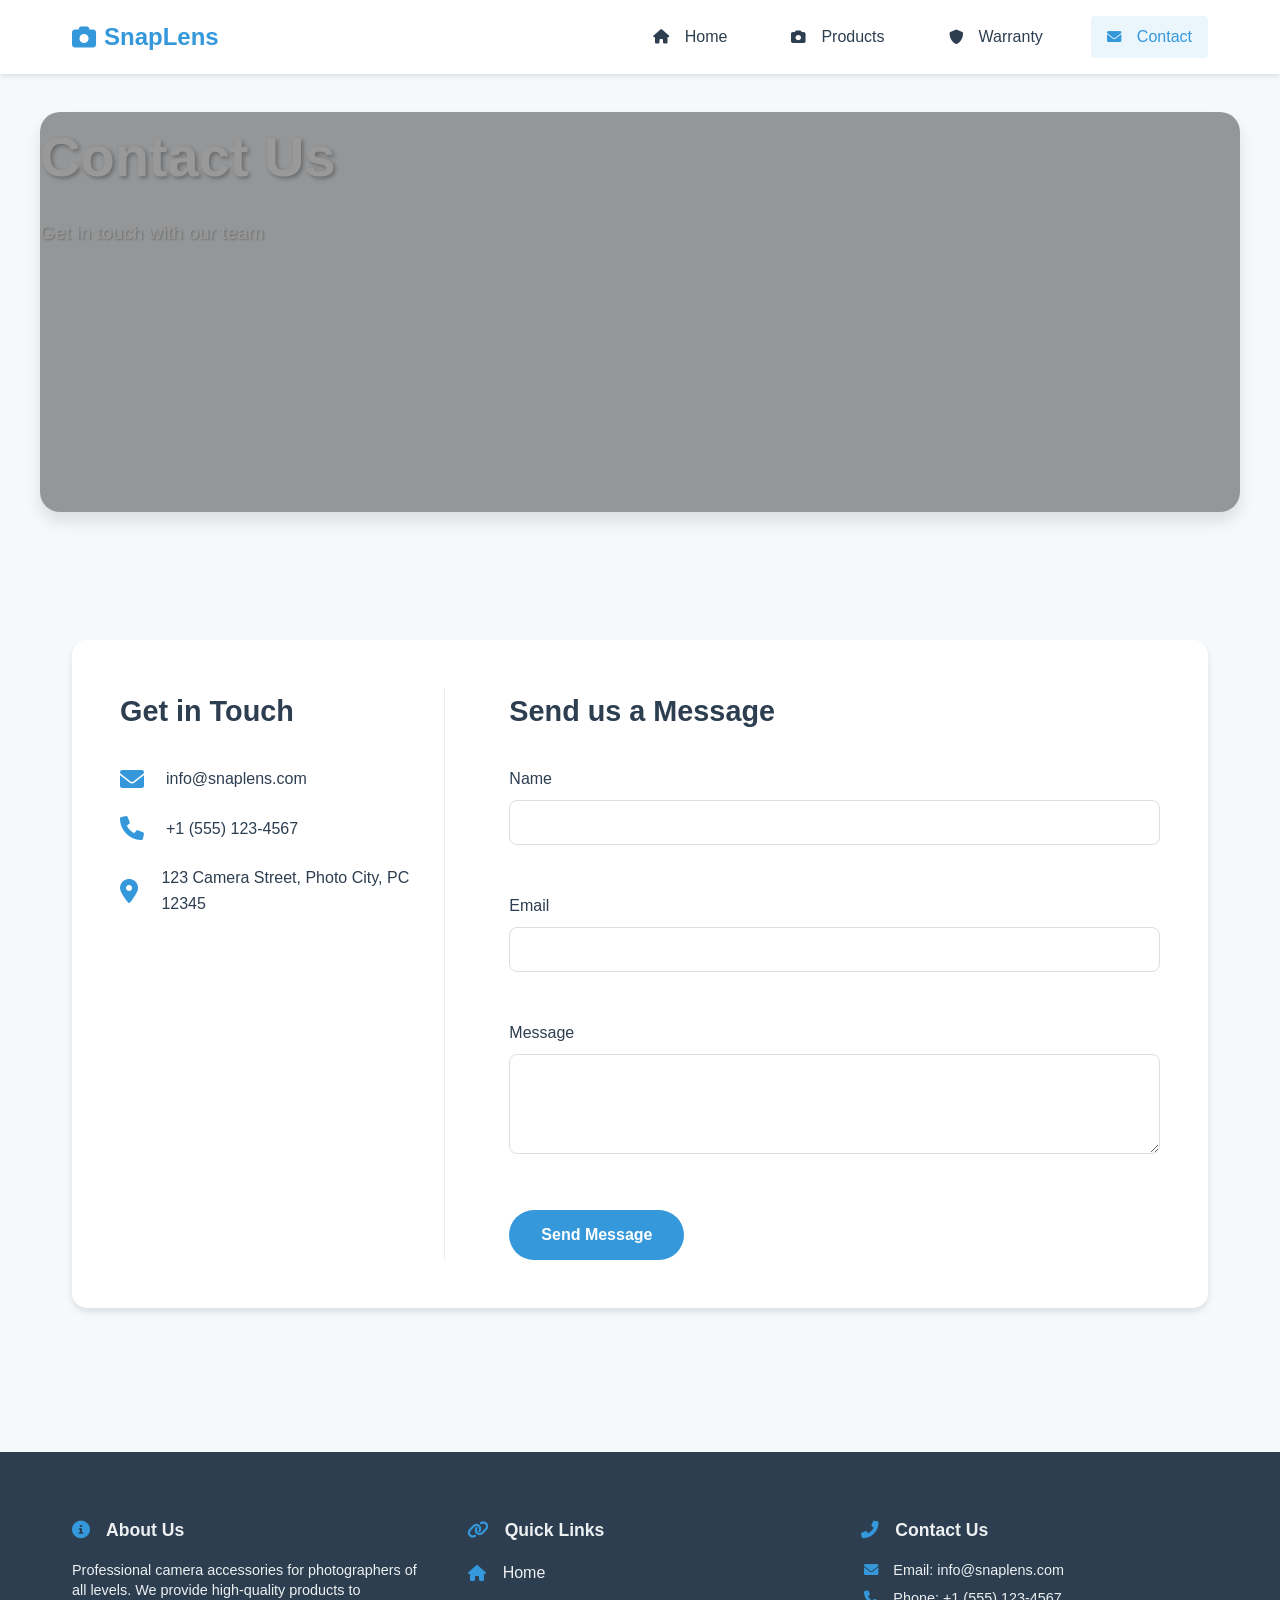
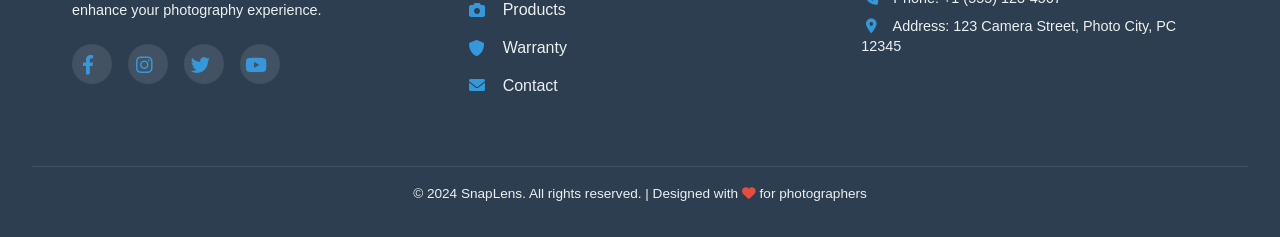
==== contact.html @ 4a0420ff "Sure! Pl" ====
<!DOCTYPE html>
<html lang="en">
  <head>
    <meta charset="UTF-8" />
    <meta name="viewport" content="width=device-width, initial-scale=1.0" />
    <title>Contact - SnapLens</title>
    <link rel="stylesheet" href="css/styles.css" />
    <link
      rel="stylesheet"
      href="https://cdnjs.cloudflare.com/ajax/libs/font-awesome/6.0.0/css/all.min.css"
    />
  </head>
  <body>
    <header>
      <nav class="nav-container">
        <a href="index.html" class="logo">
          <i class="fas fa-camera"></i>
          SnapLens
        </a>
        <div class="nav-menu">
          <div class="hamburger" id="hamburger-menu">
            <span></span>
            <span></span>
            <span></span>
          </div>
          <ul class="nav-links">
            <li>
              <a href="index.html"><i class="fas fa-home"></i> Home</a>
            </li>
            <li>
              <a href="products.html"><i class="fas fa-camera"></i> Products</a>
            </li>
            <li>
              <a href="warranty.html"
                ><i class="fas fa-shield-alt"></i> Warranty</a
              >
            </li>
            <li>
              <a href="contact.html" class="active"
                ><i class="fas fa-envelope"></i> Contact</a
              >
            </li>
          </ul>
        </div>
      </nav>
    </header>

    <main>
      <section class="hero">
        <h1>Contact Us</h1>
        <p>Get in touch with our team</p>
      </section>

      <section class="contact-section">
        <div class="contact-container">
          <div class="contact-info">
            <h2>Get in Touch</h2>
            <div class="info-item">
              <i class="fas fa-envelope"></i>
              <p>info@snaplens.com</p>
            </div>
            <div class="info-item">
              <i class="fas fa-phone"></i>
              <p>+1 (555) 123-4567</p>
            </div>
            <div class="info-item">
              <i class="fas fa-map-marker-alt"></i>
              <p>123 Camera Street, Photo City, PC 12345</p>
            </div>
          </div>
          <div class="contact-form">
            <h2>Send us a Message</h2>
            <form id="contactForm">
              <div class="form-group">
                <label for="name">Name</label>
                <input type="text" id="name" name="name" required />
              </div>
              <div class="form-group">
                <label for="email">Email</label>
                <input type="email" id="email" name="email" required />
              </div>
              <div class="form-group">
                <label for="message">Message</label>
                <textarea id="message" name="message" required></textarea>
              </div>
              <button type="submit" class="btn">Send Message</button>
            </form>
          </div>
        </div>
      </section>
    </main>

    <footer>
      <div class="footer-content">
        <div class="footer-section">
          <h3><i class="fas fa-info-circle"></i> About Us</h3>
          <p>
            Professional camera accessories for photographers of all levels. We
            provide high-quality products to enhance your photography
            experience.
          </p>
          <div class="social-links">
            <a
              href="https://facebook.com/snaplens"
              target="_blank"
              class="facebook"
              ><i class="fab fa-facebook-f"></i
            ></a>
            <a
              href="https://instagram.com/snaplens"
              target="_blank"
              class="instagram"
              ><i class="fab fa-instagram"></i
            ></a>
            <a
              href="https://twitter.com/snaplens"
              target="_blank"
              class="twitter"
              ><i class="fab fa-twitter"></i
            ></a>
            <a
              href="https://youtube.com/snaplens"
              target="_blank"
              class="youtube"
              ><i class="fab fa-youtube"></i
            ></a>
          </div>
        </div>
        <div class="footer-section">
          <h3><i class="fas fa-link"></i> Quick Links</h3>
          <ul>
            <li>
              <a href="index.html"><i class="fas fa-home"></i> Home</a>
            </li>
            <li>
              <a href="products.html"><i class="fas fa-camera"></i> Products</a>
            </li>
            <li>
              <a href="warranty.html"
                ><i class="fas fa-shield-alt"></i> Warranty</a
              >
            </li>
            <li>
              <a href="contact.html"><i class="fas fa-envelope"></i> Contact</a>
            </li>
          </ul>
        </div>
        <div class="footer-section">
          <h3><i class="fas fa-phone-alt"></i> Contact Us</h3>
          <p><i class="fas fa-envelope"></i> Email: info@snaplens.com</p>
          <p><i class="fas fa-phone"></i> Phone: +1 (555) 123-4567</p>
          <p>
            <i class="fas fa-map-marker-alt"></i> Address: 123 Camera Street,
            Photo City, PC 12345
          </p>
        </div>
      </div>
      <p class="copyright">
        &copy; 2024 SnapLens. All rights reserved. | Designed with
        <i class="fas fa-heart"></i> for photographers
      </p>
    </footer>

    <script src="js/main.js"></script>
  </body>
</html>
---- css/styles.css ----
/* Modern Reset and Base Styles */
:root {
  --primary-color: #3498db;
  --secondary-color: #2c3e50;
  --accent-color: #e74c3c;
  --background-light: #f8f9fa;
  --text-dark: #2c3e50;
  --text-light: #ecf0f1;
  --shadow-sm: 0 2px 4px rgba(0, 0, 0, 0.1);
  --shadow-md: 0 4px 6px rgba(0, 0, 0, 0.1);
  --shadow-lg: 0 10px 15px rgba(0, 0, 0, 0.1);
  --gradient-primary: linear-gradient(135deg, #3498db 0%, #2980b9 100%);
  --gradient-hero: linear-gradient(135deg, #f6f9fc 0%, #e9f2f9 100%);
  --text-color: #2c3e50;
  --text-secondary: #666;
}

* {
  margin: 0;
  padding: 0;
  box-sizing: border-box;
}

body {
  font-family: "Segoe UI", Tahoma, Geneva, Verdana, sans-serif;
  line-height: 1.6;
  color: var(--text-color);
  background-color: #f6f9fc;
  padding-top: 80px;
  min-height: 100vh;
  display: flex;
  flex-direction: column;
}

main {
  flex: 1;
}

/* Fixed Header Styles */
header {
  position: fixed;
  top: 0;
  left: 0;
  right: 0;
  background: white;
  box-shadow: 0 2px 5px rgba(0, 0, 0, 0.1);
  z-index: 1000;
  width: 100%;
}

.nav-container {
  max-width: 1200px;
  margin: 0 auto;
  padding: 1rem 2rem;
  display: flex;
  justify-content: space-between;
  align-items: center;
}

.logo {
  display: flex;
  align-items: center;
  gap: 0.5rem;
  font-size: 1.5rem;
  font-weight: bold;
  color: var(--primary-color);
  text-decoration: none;
}

.nav-menu {
  display: flex;
  align-items: center;
}

.nav-links {
  display: flex;
  gap: 2rem;
  list-style: none;
  margin: 0;
  padding: 0;
}

.nav-links a {
  color: var(--text-color);
  text-decoration: none;
  display: flex;
  align-items: center;
  gap: 0.5rem;
  padding: 0.5rem 1rem;
  border-radius: 4px;
  transition: all 0.3s ease;
  font-weight: 500;
}

.nav-links a:hover,
.nav-links a.active {
  color: var(--primary-color);
  background: rgba(52, 152, 219, 0.1);
}

.nav-links i {
  font-size: 1.1rem;
}

/* Main Content Padding */
body {
  padding-top: 80px;
  min-height: 100vh;
  display: flex;
  flex-direction: column;
}

main {
  flex: 1;
}

/* Fixed Footer Styles */
footer {
  background: #2c3e50;
  color: white;
  padding: 2rem 0 1rem;
  width: 100%;
  position: relative;
  bottom: 0;
  left: 0;
  right: 0;
}

.footer-content {
  max-width: 1200px;
  margin: 0 auto;
  padding: 0 2rem;
  display: grid;
  grid-template-columns: 1fr 1fr;
  gap: 2rem;
}

.footer-section h3 {
  display: flex;
  align-items: center;
  gap: 0.5rem;
  margin-bottom: 1rem;
  font-size: 1.1rem;
}

.footer-section p {
  margin-bottom: 0.5rem;
  line-height: 1.4;
  font-size: 0.9rem;
}

.social-links {
  display: flex;
  gap: 0.75rem;
  margin-top: 1rem;
}

.social-links a {
  color: white;
  background: rgba(255, 255, 255, 0.1);
  width: 32px;
  height: 32px;
  border-radius: 50%;
  display: flex;
  align-items: center;
  justify-content: center;
  transition: all 0.3s ease;
  font-size: 0.9rem;
}

.copyright {
  text-align: center;
  margin-top: 1.5rem;
  padding-top: 1rem;
  border-top: 1px solid rgba(255, 255, 255, 0.1);
  font-size: 0.85rem;
}

@media (max-width: 768px) {
  footer {
    padding: 1.5rem 0 1rem;
  }

  .footer-content {
    grid-template-columns: 1fr;
    gap: 1.5rem;
    padding: 0 1rem;
  }

  .footer-section {
    text-align: center;
  }

  .footer-section h3 {
    justify-content: center;
    font-size: 1rem;
  }

  .social-links {
    justify-content: center;
  }
}

/* Responsive Styles */
@media (max-width: 768px) {
  .nav-container {
    padding: 1rem;
  }

  .footer-content {
    grid-template-columns: 1fr;
    gap: 2rem;
    padding: 0 1rem;
  }

  .nav-links {
    gap: 1rem;
  }

  .nav-links a {
    padding: 0.5rem;
  }

  .logo {
    font-size: 1.3rem;
  }
}

/* Enhanced Hero Section */
.hero {
  position: relative;
  height: 400px;
  overflow: hidden;
  margin: 2rem auto 4rem;
  max-width: 1200px;
  border-radius: 20px;
  box-shadow: var(--shadow-lg);
}

.slider {
  position: absolute;
  top: 0;
  left: 0;
  width: 100%;
  height: 100%;
  overflow: hidden;
}

.slide-track {
  display: flex;
  width: calc(1200px * 8); /* Total width of all slides */
  animation: scroll 40s linear infinite;
}

.slide {
  width: 1200px;
  height: 400px;
}

.slide img {
  width: 100%;
  height: 100%;
  object-fit: cover;
}

.hero-content {
  position: absolute;
  top: 50%;
  left: 50%;
  transform: translate(-50%, -50%);
  text-align: center;
  z-index: 2;
  width: 100%;
  padding: 0 2rem;
}

.hero::after {
  content: "";
  position: absolute;
  top: 0;
  left: 0;
  width: 100%;
  height: 100%;
  background: rgba(0, 0, 0, 0.4);
  z-index: 1;
}

.hero h1 {
  font-size: 3.5rem;
  color: white;
  margin-bottom: 1rem;
  text-shadow: 2px 2px 4px rgba(0, 0, 0, 0.3);
}

.hero p {
  font-size: 1.2rem;
  color: white;
  text-shadow: 1px 1px 2px rgba(0, 0, 0, 0.3);
}

@keyframes scroll {
  0% {
    transform: translateX(0);
  }
  100% {
    transform: translateX(calc(-1200px * 4)); /* Half of total width */
  }
}

/* Pause animation on hover */
.slider:hover .slide-track {
  animation-play-state: paused;
}

@media (max-width: 768px) {
  .hero {
    height: 300px;
    margin: 1rem;
  }

  .hero h1 {
    font-size: 2rem;
  }

  .hero p {
    font-size: 1rem;
  }

  .slide {
    width: 100vw;
    height: 300px;
  }

  .slide-track {
    width: calc(100vw * 8);
  }

  @keyframes scroll {
    0% {
      transform: translateX(0);
    }
    100% {
      transform: translateX(calc(-100vw * 4));
    }
  }
}

.product-price {
  font-size: 1.25rem;
  color: var(--primary-color);
  font-weight: bold;
  margin: 0.5rem 1.5rem;
}

/* Enhanced Product Grid */
.products-section {
  padding: 4rem 2rem;
  background-color: #f8f9fa;
}

.section-header {
  text-align: center;
  margin-bottom: 3rem;
}

.section-header h2 {
  font-size: 2.5rem;
  color: #333;
  margin-bottom: 1rem;
}

.section-header p {
  color: #666;
  font-size: 1.1rem;
}

.products-container {
  display: grid;
  grid-template-columns: repeat(auto-fit, minmax(300px, 1fr));
  gap: 2rem;
  max-width: 1200px;
  margin: 0 auto;
}

.product-card {
  background: white;
  border-radius: 10px;
  box-shadow: 0 2px 15px rgba(0, 0, 0, 0.1);
  transition: transform 0.3s ease;
  overflow: hidden;
}

.product-card:hover {
  transform: translateY(-5px);
}

.product-image {
  width: 100%;
  height: 200px;
  object-fit: cover;
}

.product-card h3 {
  padding: 1.5rem 1.5rem 0.5rem;
  font-size: 1.25rem;
  color: #333;
}

.product-card p {
  padding: 0 1.5rem 1rem;
  color: #666;
}

.product-link {
  display: inline-flex;
  align-items: center;
  gap: 0.5rem;
  padding: 0.75rem 1.5rem;
  margin: 0 1.5rem 1.5rem;
  color: white;
  background-color: var(--primary-color);
  text-decoration: none;
  font-weight: 500;
  border-radius: 5px;
  transition: all 0.3s ease;
}

.product-link:hover {
  background-color: var(--secondary-color);
  transform: translateY(-2px);
}

.product-link i {
  font-size: 0.9rem;
  transition: transform 0.3s ease;
}

.product-link:hover i {
  transform: translateX(3px);
}

.view-all-container {
  text-align: center;
  margin-top: 3rem;
}

.view-all-btn {
  display: inline-block;
  padding: 1rem 2rem;
  background: var(--primary-color);
  color: white;
  text-decoration: none;
  border-radius: 5px;
  font-weight: 500;
  transition: background-color 0.3s ease, transform 0.3s ease;
}

.view-all-btn:hover {
  background: var(--secondary-color);
  transform: translateY(-2px);
}

.view-all-btn i {
  margin-left: 0.5rem;
  transition: transform 0.3s ease;
}

.view-all-btn:hover i {
  transform: translateX(5px);
}

@media (max-width: 768px) {
  .products-section {
    padding: 3rem 1rem;
  }

  .section-header h2 {
    font-size: 2rem;
  }

  .products-container {
    grid-template-columns: 1fr;
    gap: 1.5rem;
  }
}

/* Enhanced CTA Section */
.cta {
  text-align: center;
  padding: 4rem 2rem;
  background: var(--gradient-primary);
  border-radius: 20px;
  margin: 4rem auto;
  color: white;
  position: relative;
  overflow: hidden;
  box-shadow: var(--shadow-lg);
}

.cta h2 {
  font-size: 2.5rem;
  margin-bottom: 2rem;
  color: white;
}

.btn {
  display: inline-block;
  padding: 1rem 2.5rem;
  font-size: 1.1rem;
  font-weight: 600;
  text-decoration: none;
  color: white;
  background: rgba(255, 255, 255, 0.2);
  border-radius: 30px;
  transition: all 0.3s ease;
  backdrop-filter: blur(5px);
  border: 1px solid rgba(255, 255, 255, 0.3);
}

.btn:hover {
  background: rgba(255, 255, 255, 0.3);
  transform: translateY(-2px);
  box-shadow: 0 5px 15px rgba(0, 0, 0, 0.2);
}

/* Enhanced Footer */
footer {
  background: var(--secondary-color);
  color: var(--text-light);
  padding: 4rem 2rem 2rem;
  margin-top: 5rem;
  position: relative;
}

.footer-content {
  max-width: 1200px;
  margin: 0 auto;
  display: grid;
  grid-template-columns: repeat(auto-fit, minmax(250px, 1fr));
  gap: 3rem;
  position: relative;
}

.footer-section {
  margin-bottom: 2rem;
}

.footer-section ul {
  list-style: none;
  padding: 0;
  margin: 0;
}

.footer-section ul li {
  margin-bottom: 12px;
}

.footer-section ul li a {
  color: var(--text-light);
  text-decoration: none;
  display: flex;
  align-items: center;
  gap: 8px;
  transition: all 0.3s ease;
}

.footer-section ul li a:hover {
  color: var(--primary-color);
  transform: translateX(5px);
}

.footer-section ul li a i {
  width: 20px;
  text-align: center;
}

.social-links {
  display: flex;
  gap: 1rem;
  margin-top: 1.5rem;
}

.social-links a {
  width: 40px;
  height: 40px;
  border-radius: 50%;
  display: flex;
  align-items: center;
  justify-content: center;
  background: rgba(255, 255, 255, 0.1);
  color: var(--text-light);
  font-size: 1.2rem;
  text-decoration: none;
  transition: all 0.3s ease;
}

.social-links a:hover {
  transform: translateY(-3px);
}

.social-links a.facebook:hover,
.social-links a[href*="facebook"]:hover {
  background-color: #3b5998;
}

.social-links a.instagram:hover,
.social-links a[href*="instagram"]:hover {
  background: radial-gradient(
    circle at 30% 107%,
    #fdf497 0%,
    #fdf497 5%,
    #fd5949 45%,
    #d6249f 60%,
    #285aeb 90%
  );
}

.social-links a.twitter:hover,
.social-links a[href*="twitter"]:hover {
  background-color: #1da1f2;
}

.social-links a.youtube:hover,
.social-links a[href*="youtube"]:hover {
  background-color: #ff0000;
}

/* Enhanced Mobile Menu */
.mobile-menu {
  background: rgba(255, 255, 255, 0.98);
  backdrop-filter: blur(10px);
}

.mobile-menu .nav-links a {
  padding: 1rem;
  border-bottom: 1px solid rgba(0, 0, 0, 0.1);
  transition: all 0.3s ease;
}

.mobile-menu .nav-links a:hover {
  background: rgba(52, 152, 219, 0.1);
  padding-left: 1.5rem;
}

/* Responsive Design Improvements */
@media (max-width: 768px) {
  .hero {
    padding: 4rem 1rem;
    margin: 4rem 1rem;
  }

  .hero h1 {
    font-size: 2.5rem;
  }

  .products-section {
    padding: 2rem 1rem;
  }

  .cta {
    margin: 2rem 1rem;
    padding: 3rem 1rem;
  }

  .footer-content {
    grid-template-columns: 1fr;
    text-align: center;
  }

  .footer-section h3::after {
    left: 50%;
    transform: translateX(-50%);
  }

  .social-links {
    justify-content: center;
  }
}

/* Form Styles */
.form-group {
  margin-bottom: 1.5rem;
  position: relative;
}

label {
  display: block;
  margin-bottom: 0.5rem;
  font-weight: 500;
}

input,
select,
textarea {
  width: 100%;
  padding: 0.8rem;
  border: 1px solid #ddd;
  border-radius: 4px;
  font-size: 1rem;
}

textarea {
  min-height: 100px;
  resize: vertical;
}

/* Button Styles */
.btn:hover {
  background-color: #2980b9;
}

/* Warranty Page Styles */
.warranty-section {
  padding: 4rem 2rem;
  max-width: 1200px;
  margin: 0 auto;
}

.warranty-container {
  background-color: #ffffff;
  border-radius: 10px;
  box-shadow: 0 4px 6px rgba(0, 0, 0, 0.1);
  padding: 2rem;
}

.warranty-content {
  display: grid;
  gap: 2rem;
}

.warranty-card {
  text-align: center;
  padding: 2rem;
  background-color: #f8f9fa;
  border-radius: 8px;
  margin-bottom: 2rem;
}

.warranty-card i {
  font-size: 3rem;
  color: var(--primary-color);
  margin-bottom: 1rem;
}

.warranty-card h2 {
  color: var(--text-color);
  margin-bottom: 1rem;
}

.warranty-card p {
  color: var(--text-secondary);
  line-height: 1.6;
}

.warranty-info h3 {
  color: var(--text-color);
  margin: 2rem 0 1rem;
  font-size: 1.5rem;
}

.warranty-info ul {
  list-style: none;
  padding: 0;
  margin: 0 0 2rem;
}

.warranty-info ul li {
  display: flex;
  align-items: center;
  margin-bottom: 0.8rem;
  color: var(--text-secondary);
}

.warranty-info ul li i {
  margin-right: 1rem;
  width: 20px;
  text-align: center;
}

.warranty-info ul li i.fa-check {
  color: #28a745;
}

.warranty-info ul li i.fa-times {
  color: #dc3545;
}

.warranty-process ol {
  padding-left: 1.5rem;
  margin: 1rem 0;
}

.warranty-process ol li {
  color: var(--text-secondary);
  margin-bottom: 0.8rem;
  padding-left: 0.5rem;
}

@media (max-width: 768px) {
  .warranty-section {
    padding: 2rem 1rem;
  }

  .warranty-container {
    padding: 1.5rem;
  }

  .warranty-card {
    padding: 1.5rem;
  }

  .warranty-info h3 {
    font-size: 1.3rem;
  }
}

/* Admin Panel */
.admin-login {
  max-width: 400px;
  margin: 100px auto;
  padding: 2rem;
  background: white;
  border-radius: 10px;
  box-shadow: 0 2px 10px rgba(0, 0, 0, 0.1);
}

.admin-panel {
  padding: 2rem;
}

.table-container {
  overflow-x: auto;
  margin-bottom: 2rem;
  position: relative;
  background: white;
  border-radius: 8px;
  box-shadow: 0 2px 4px rgba(0, 0, 0, 0.1);
  overflow: hidden;
}

.table-actions {
  display: flex;
  gap: 1rem;
  margin-bottom: 1rem;
}

.search-box {
  padding: 0.5rem;
  border: 1px solid #ddd;
  border-radius: 4px;
  width: 300px;
}

table {
  width: 100%;
  border-collapse: collapse;
  margin-top: 1rem;
}

th,
td {
  padding: 1rem;
  text-align: left;
  border-bottom: 1px solid #eee;
}

th {
  background-color: #f8f9fa;
  font-weight: 600;
  text-align: left;
  padding: 1rem;
  border-bottom: 2px solid #eee;
}

tr:hover {
  background-color: #f8f9fa;
}

/* Form Validation Styles */
.form-group.error input,
.form-group.error select,
.form-group.error textarea {
  border-color: #e74c3c;
}

.error-message {
  color: #e74c3c;
  font-size: 0.875rem;
  margin-top: 0.25rem;
  display: none;
}

.form-group.error .error-message {
  display: block;
}

/* Loading States */
.loading {
  position: relative;
  pointer-events: none;
  opacity: 0.7;
}

.loading::after {
  content: "";
  position: absolute;
  top: 50%;
  left: 50%;
  width: 20px;
  height: 20px;
  margin: -10px 0 0 -10px;
  border: 2px solid #f3f3f3;
  border-top: 2px solid #3498db;
  border-radius: 50%;
  animation: spin 1s linear infinite;
}

@keyframes spin {
  0% {
    transform: rotate(0deg);
  }
  100% {
    transform: rotate(360deg);
  }
}

/* Notification System */
.notification {
  position: fixed;
  top: 20px;
  right: 20px;
  padding: 1rem;
  border-radius: 4px;
  color: white;
  z-index: 1000;
  animation: slideIn 0.3s ease-out;
}

.notification.success {
  background-color: #2ecc71;
}

.notification.error {
  background-color: #e74c3c;
}

@keyframes slideIn {
  from {
    transform: translateX(100%);
    opacity: 0;
  }
  to {
    transform: translateX(0);
    opacity: 1;
  }
}

/* Admin Panel Improvements */
.search-container {
  display: flex;
  align-items: center;
  gap: 1rem;
}

.search-count {
  color: #666;
  font-size: 0.9rem;
}

.product-list {
  margin-top: 2rem;
  display: grid;
  grid-template-columns: repeat(auto-fill, minmax(300px, 1fr));
  gap: 2rem;
}

.product-item {
  background: white;
  border-radius: 8px;
  box-shadow: 0 2px 4px rgba(0, 0, 0, 0.1);
  overflow: hidden;
}

.product-item img {
  width: 100%;
  height: 200px;
  object-fit: cover;
}

.product-info {
  padding: 1rem;
}

.product-info h3 {
  margin: 0 0 0.5rem 0;
  color: #2c3e50;
}

.product-info p {
  color: #666;
  margin-bottom: 1rem;
}

.product-actions {
  padding: 1rem;
  display: flex;
  gap: 1rem;
  border-top: 1px solid #eee;
}

.btn-danger {
  background-color: #e74c3c;
}

.btn-danger:hover {
  background-color: #c0392b;
}

/* Form Improvements */
.form-group input:focus,
.form-group select:focus,
.form-group textarea:focus {
  outline: none;
  border-color: #3498db;
  box-shadow: 0 0 0 2px rgba(52, 152, 219, 0.2);
}

/* Table Improvements */
table {
  width: 100%;
  border-collapse: collapse;
}

th {
  background-color: #f8f9fa;
  font-weight: 600;
  text-align: left;
  padding: 1rem;
  border-bottom: 2px solid #eee;
}

td {
  padding: 1rem;
  border-bottom: 1px solid #eee;
}

tr:hover {
  background-color: #f8f9fa;
}

/* Social Media Links */
.social-links {
  display: flex;
  gap: 1rem;
  margin-top: 1.5rem;
}

.social-links a {
  color: #ecf0f1;
  font-size: 1.2rem;
  transition: all 0.3s;
  width: 40px;
  height: 40px;
  border-radius: 50%;
  background-color: rgba(255, 255, 255, 0.1);
  display: flex;
  align-items: center;
  justify-content: center;
}

.social-links a:hover {
  color: #fff;
  transform: translateY(-3px);
}

.social-links a.facebook:hover {
  background-color: #3b5998;
}

.social-links a.instagram:hover {
  background: radial-gradient(
    circle at 30% 107%,
    #fdf497 0%,
    #fdf497 5%,
    #fd5949 45%,
    #d6249f 60%,
    #285aeb 90%
  );
}

.social-links a.twitter:hover {
  background-color: #1da1f2;
}

.social-links a.youtube:hover {
  background-color: #ff0000;
}

/* Footer Icon Improvements */
.footer-section i {
  margin-right: 0.5rem;
  color: #3498db;
}

.footer-section p i {
  width: 20px;
  text-align: center;
}

/* Copyright Heart Animation */
.copyright i.fa-heart {
  color: #e74c3c;
  animation: heartbeat 1.5s infinite;
}

@keyframes heartbeat {
  0% {
    transform: scale(1);
  }
  50% {
    transform: scale(1.1);
  }
  100% {
    transform: scale(1);
  }
}

/* Navigation Icon Improvements */
.nav-links a i {
  margin-right: 0.5rem;
  font-size: 0.9em;
}

/* Mobile Menu Improvements */
.mobile-menu .nav-links {
  background: linear-gradient(to bottom, #fff, #f8f9fa);
}

.mobile-menu .nav-links a {
  padding: 1rem;
  border-bottom: 1px solid #eee;
  display: flex;
  align-items: center;
}

.mobile-menu .nav-links a i {
  margin-right: 1rem;
  width: 20px;
  text-align: center;
}

/* Responsive Improvements */
@media (max-width: 768px) {
  .footer-content {
    grid-template-columns: 1fr;
    text-align: center;
  }

  .footer-section h3::after {
    left: 50%;
    transform: translateX(-50%);
  }

  .social-links {
    justify-content: center;
  }

  .footer-section ul li a {
    justify-content: center;
  }
}

.quick-links-grid {
  display: grid;
  grid-template-columns: 1fr 1fr;
  gap: 20px;
  margin-top: 15px;
}

.quick-links-column ul {
  padding: 0;
  margin: 0;
  list-style: none;
}

.quick-links-column ul li {
  margin-bottom: 10px;
}

.quick-links-column ul li a {
  color: #fff;
  text-decoration: none;
  transition: all 0.3s ease;
  display: flex;
  align-items: center;
  gap: 8px;
}

.quick-links-column ul li a:hover {
  color: #4a9eff;
  transform: translateX(5px);
}

.quick-links-column ul li a i {
  width: 20px;
  text-align: center;
}

@media (max-width: 768px) {
  .quick-links-grid {
    grid-template-columns: 1fr;
    gap: 10px;
  }
}

/* Features Section */
.features {
  padding: 4rem 2rem;
  background: linear-gradient(135deg, #f6f9fc 0%, #e9f2f9 100%);
  margin-top: 2rem;
}

.features-container {
  max-width: 1200px;
  margin: 0 auto;
  display: grid;
  grid-template-columns: repeat(3, 1fr);
  gap: 2rem;
}

.feature-card {
  background: white;
  padding: 2rem;
  border-radius: 15px;
  text-align: center;
  box-shadow: var(--shadow-md);
  transition: transform 0.3s ease, box-shadow 0.3s ease;
}

.feature-card:hover {
  transform: translateY(-5px);
  box-shadow: var(--shadow-lg);
}

.feature-card i {
  font-size: 2.5rem;
  color: var(--primary-color);
  margin-bottom: 1.5rem;
}

.feature-card h3 {
  font-size: 1.5rem;
  color: var(--secondary-color);
  margin-bottom: 1rem;
}

.feature-card p {
  color: #666;
  line-height: 1.6;
}

@media (max-width: 768px) {
  .features-container {
    grid-template-columns: 1fr;
  }

  .features {
    padding: 3rem 1rem;
  }
}

/* Services Section Styles */
.services {
  padding: 4rem 2rem;
  max-width: 1200px;
  margin: 0 auto;
}

.services-grid {
  display: grid;
  grid-template-columns: repeat(auto-fit, minmax(280px, 1fr));
  gap: 2rem;
  margin-top: 2rem;
}

.service-card {
  background: white;
  padding: 2rem;
  border-radius: 15px;
  text-align: center;
  box-shadow: var(--shadow-md);
  transition: transform 0.3s ease, box-shadow 0.3s ease;
}

.service-card:hover {
  transform: translateY(-5px);
  box-shadow: var(--shadow-lg);
}

.service-card i {
  font-size: 3rem;
  color: var(--primary-color);
  margin-bottom: 1.5rem;
}

.service-card h3 {
  font-size: 1.5rem;
  color: var(--secondary-color);
  margin-bottom: 1rem;
}

.service-card p {
  color: #666;
  margin-bottom: 1.5rem;
  line-height: 1.6;
}

.service-card .btn {
  display: inline-block;
  padding: 0.8rem 1.5rem;
  background: var(--primary-color);
  color: white;
  text-decoration: none;
  border-radius: 30px;
  transition: all 0.3s ease;
}

.service-card .btn:hover {
  background: #2980b9;
  transform: translateY(-2px);
}

@media (max-width: 768px) {
  .services {
    padding: 2rem 1rem;
  }

  .service-card {
    padding: 1.5rem;
  }
}

/* Contact Page Styles */
.contact-section {
  padding: 4rem 2rem;
  max-width: 1200px;
  margin: 0 auto;
}

.contact-container {
  display: grid;
  grid-template-columns: 1fr 2fr;
  gap: 4rem;
  background: white;
  padding: 3rem;
  border-radius: 15px;
  box-shadow: var(--shadow-md);
}

.contact-info {
  padding-right: 2rem;
  border-right: 1px solid #eee;
}

.contact-info h2,
.contact-form h2 {
  color: var(--secondary-color);
  margin-bottom: 2rem;
  font-size: 1.8rem;
}

.info-item {
  display: flex;
  align-items: center;
  margin-bottom: 1.5rem;
  gap: 1rem;
}

.info-item i {
  font-size: 1.5rem;
  color: var(--primary-color);
  width: 30px;
}

.contact-form form {
  display: grid;
  gap: 1.5rem;
}

.form-group label {
  display: block;
  margin-bottom: 0.5rem;
  color: var(--secondary-color);
}

.form-group input,
.form-group textarea {
  width: 100%;
  padding: 0.8rem;
  border: 1px solid #ddd;
  border-radius: 8px;
  font-size: 1rem;
  transition: all 0.3s ease;
}

.form-group input:focus,
.form-group textarea:focus {
  outline: none;
  border-color: var(--primary-color);
  box-shadow: 0 0 0 2px rgba(52, 152, 219, 0.2);
}

.contact-form .btn {
  background: var(--primary-color);
  color: white;
  border: none;
  padding: 1rem 2rem;
  border-radius: 30px;
  cursor: pointer;
  font-size: 1rem;
  transition: all 0.3s ease;
  width: fit-content;
}

.contact-form .btn:hover {
  background: #2980b9;
  transform: translateY(-2px);
}

@media (max-width: 768px) {
  .contact-container {
    grid-template-columns: 1fr;
    padding: 2rem;
  }

  .contact-info {
    padding-right: 0;
    border-right: none;
    border-bottom: 1px solid #eee;
    padding-bottom: 2rem;
    margin-bottom: 2rem;
  }
}
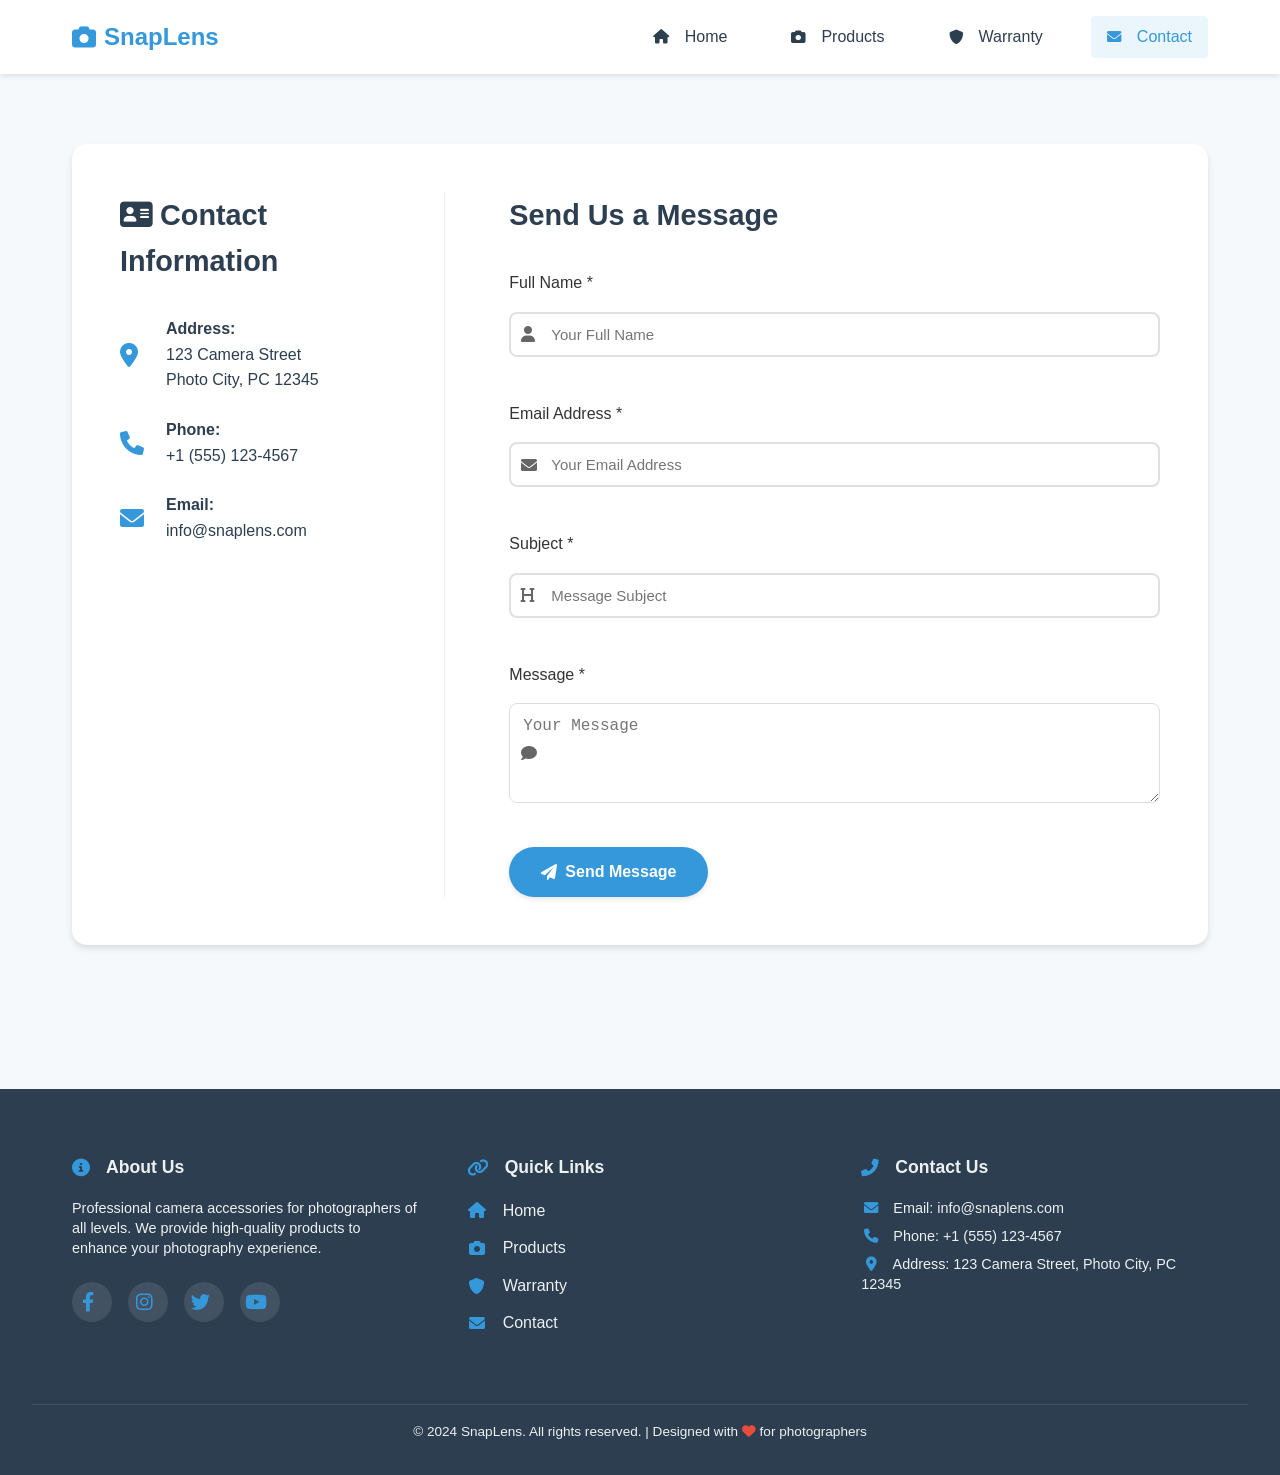
==== commit f9988cae: "Update contact and warranty pages with improved layouts and form functionalities. Enhanced contact f" ====
--- a/contact.html
+++ b/contact.html
@@ -3,7 +3,7 @@
   <head>
     <meta charset="UTF-8" />
     <meta name="viewport" content="width=device-width, initial-scale=1.0" />
-    <title>Contact - SnapLens</title>
+    <title>Contact Us - SnapLens</title>
     <link rel="stylesheet" href="css/styles.css" />
     <link
       rel="stylesheet"
@@ -46,44 +46,108 @@
     </header>
 
     <main>
-      <section class="hero">
-        <h1>Contact Us</h1>
-        <p>Get in touch with our team</p>
-      </section>
-
       <section class="contact-section">
         <div class="contact-container">
           <div class="contact-info">
-            <h2>Get in Touch</h2>
+            <h2><i class="fas fa-address-card"></i> Contact Information</h2>
             <div class="info-item">
-              <i class="fas fa-envelope"></i>
-              <p>info@snaplens.com</p>
+              <i class="fas fa-map-marker-alt"></i>
+              <div>
+                <strong>Address:</strong><br />
+                123 Camera Street<br />
+                Photo City, PC 12345
+              </div>
             </div>
             <div class="info-item">
               <i class="fas fa-phone"></i>
-              <p>+1 (555) 123-4567</p>
+              <div>
+                <strong>Phone:</strong><br />
+                +1 (555) 123-4567
+              </div>
             </div>
             <div class="info-item">
-              <i class="fas fa-map-marker-alt"></i>
-              <p>123 Camera Street, Photo City, PC 12345</p>
+              <i class="fas fa-envelope"></i>
+              <div>
+                <strong>Email:</strong><br />
+                info@snaplens.com
+              </div>
             </div>
           </div>
+
           <div class="contact-form">
-            <h2>Send us a Message</h2>
-            <form id="contactForm">
-              <div class="form-group">
-                <label for="name">Name</label>
-                <input type="text" id="name" name="name" required />
-              </div>
-              <div class="form-group">
-                <label for="email">Email</label>
-                <input type="email" id="email" name="email" required />
-              </div>
-              <div class="form-group">
-                <label for="message">Message</label>
-                <textarea id="message" name="message" required></textarea>
-              </div>
-              <button type="submit" class="btn">Send Message</button>
+            <h2>Send Us a Message</h2>
+            <form id="contactForm" onsubmit="handleSubmit(event)">
+              <div class="form-group with-icon">
+                <label for="name">Full Name *</label>
+                <div class="input-with-icon">
+                  <i class="fas fa-user"></i>
+                  <input
+                    type="text"
+                    id="name"
+                    name="name"
+                    required
+                    placeholder="Your Full Name"
+                  />
+                </div>
+                <div class="field-status">
+                  <i class="fas fa-check-circle success"></i>
+                  <i class="fas fa-times-circle error"></i>
+                </div>
+              </div>
+              <div class="form-group with-icon">
+                <label for="email">Email Address *</label>
+                <div class="input-with-icon">
+                  <i class="fas fa-envelope"></i>
+                  <input
+                    type="email"
+                    id="email"
+                    name="email"
+                    required
+                    placeholder="Your Email Address"
+                  />
+                </div>
+                <div class="field-status">
+                  <i class="fas fa-check-circle success"></i>
+                  <i class="fas fa-times-circle error"></i>
+                </div>
+              </div>
+              <div class="form-group with-icon">
+                <label for="subject">Subject *</label>
+                <div class="input-with-icon">
+                  <i class="fas fa-heading"></i>
+                  <input
+                    type="text"
+                    id="subject"
+                    name="subject"
+                    required
+                    placeholder="Message Subject"
+                  />
+                </div>
+                <div class="field-status">
+                  <i class="fas fa-check-circle success"></i>
+                  <i class="fas fa-times-circle error"></i>
+                </div>
+              </div>
+              <div class="form-group with-icon">
+                <label for="message">Message *</label>
+                <div class="input-with-icon">
+                  <i class="fas fa-comment"></i>
+                  <textarea
+                    id="message"
+                    name="message"
+                    required
+                    placeholder="Your Message"
+                  ></textarea>
+                </div>
+                <div class="field-status">
+                  <i class="fas fa-check-circle success"></i>
+                  <i class="fas fa-times-circle error"></i>
+                </div>
+              </div>
+              <button type="submit" class="btn">
+                <i class="fas fa-paper-plane"></i>
+                Send Message
+              </button>
             </form>
           </div>
         </div>
@@ -104,26 +168,30 @@
               href="https://facebook.com/snaplens"
               target="_blank"
               class="facebook"
-              ><i class="fab fa-facebook-f"></i
-            ></a>
+            >
+              <i class="fab fa-facebook-f"></i>
+            </a>
             <a
               href="https://instagram.com/snaplens"
               target="_blank"
               class="instagram"
-              ><i class="fab fa-instagram"></i
-            ></a>
+            >
+              <i class="fab fa-instagram"></i>
+            </a>
             <a
               href="https://twitter.com/snaplens"
               target="_blank"
               class="twitter"
-              ><i class="fab fa-twitter"></i
-            ></a>
+            >
+              <i class="fab fa-twitter"></i>
+            </a>
             <a
               href="https://youtube.com/snaplens"
               target="_blank"
               class="youtube"
-              ><i class="fab fa-youtube"></i
-            ></a>
+            >
+              <i class="fab fa-youtube"></i>
+            </a>
           </div>
         </div>
         <div class="footer-section">
@@ -161,6 +229,61 @@
       </p>
     </footer>
 
-    <script src="js/main.js"></script>
+    <script src="js/toast.js"></script>
+    <script>
+      const contactForm = document.getElementById('contactForm');
+      const formInputs = contactForm.querySelectorAll('input, textarea');
+
+      // Add input event listeners to all form fields
+      formInputs.forEach(input => {
+        input.addEventListener('input', () => {
+          formValidation.validateField(input);
+        });
+
+        input.addEventListener('blur', () => {
+          formValidation.validateField(input);
+        });
+      });
+
+      function handleSubmit(event) {
+        event.preventDefault();
+
+        // Validate all fields
+        if (!formValidation.validateForm(contactForm)) {
+          toast.error('Please correct the errors in the form', 'Validation Error');
+          return;
+        }
+
+        // Show processing message
+        toast.info('Sending your message...', 'Please Wait');
+
+        // Simulate API call
+        setTimeout(() => {
+          // Reset form
+          contactForm.reset();
+
+          // Remove validation classes
+          document.querySelectorAll('.form-group').forEach(group => {
+            group.classList.remove('filled', 'valid', 'invalid');
+            const errorMessage = group.querySelector('.error-message');
+            if (errorMessage) {
+              errorMessage.remove();
+            }
+          });
+
+          // Show success message
+          toast.success('Your message has been sent successfully!', 'Thank You');
+        }, 2000);
+      }
+
+      // Mobile menu toggle
+      const hamburger = document.getElementById('hamburger-menu');
+      const navMenu = document.querySelector('.nav-links');
+
+      hamburger.addEventListener('click', () => {
+        hamburger.classList.toggle('active');
+        navMenu.classList.toggle('active');
+      });
+    </script>
   </body>
 </html>
--- a/css/styles.css
+++ b/css/styles.css
@@ -1441,3 +1441,1173 @@
     margin-bottom: 2rem;
   }
 }
+
+/* Products Hero Section */
+.products-hero {
+  background: linear-gradient(135deg, #1a4a6e 0%, #2980b9 50%, #3498db 100%);
+  min-height: 60vh;
+  display: flex;
+  align-items: center;
+  justify-content: center;
+  text-align: center;
+  padding: 4rem 2rem;
+  margin-bottom: 3rem;
+}
+
+.hero-content {
+  max-width: 900px;
+  margin: 0 auto;
+}
+
+.products-hero h1 {
+  font-size: 3.5rem;
+  color: #ffffff;
+  margin-bottom: 1.5rem;
+  text-shadow: 2px 2px 4px rgba(0, 0, 0, 0.3);
+}
+
+.hero-description {
+  font-size: 1.5rem;
+  color: #f0f0f0;
+  margin-bottom: 2.5rem;
+  text-shadow: 1px 1px 2px rgba(0, 0, 0, 0.3);
+}
+
+.hero-features {
+  display: flex;
+  justify-content: center;
+  gap: 3rem;
+  margin-bottom: 2.5rem;
+}
+
+.feature {
+  color: #ffffff;
+  display: flex;
+  flex-direction: column;
+  align-items: center;
+  gap: 0.5rem;
+}
+
+.feature i {
+  font-size: 2rem;
+  color: #3498db;
+}
+
+.feature span {
+  font-size: 1.1rem;
+}
+
+.cta-button {
+  display: inline-flex;
+  align-items: center;
+  gap: 0.5rem;
+  background-color: #3498db;
+  color: white;
+  padding: 1rem 2rem;
+  border-radius: 30px;
+  font-size: 1.2rem;
+  text-decoration: none;
+  transition: all 0.3s ease;
+  box-shadow: 0 4px 15px rgba(52, 152, 219, 0.3);
+}
+
+.cta-button:hover {
+  background-color: #2980b9;
+  transform: translateY(-2px);
+  box-shadow: 0 6px 20px rgba(52, 152, 219, 0.4);
+}
+
+.cta-button i {
+  font-size: 1.2rem;
+}
+
+/* Responsive Design */
+@media (max-width: 768px) {
+  .products-hero h1 {
+    font-size: 2.5rem;
+  }
+
+  .hero-description {
+    font-size: 1.2rem;
+  }
+
+  .hero-features {
+    flex-direction: column;
+    gap: 1.5rem;
+  }
+
+  .feature i {
+    font-size: 1.5rem;
+  }
+
+  .feature span {
+    font-size: 1rem;
+  }
+}
+
+/* Photography Showcase Section */
+.photography-showcase {
+  background: linear-gradient(135deg, #f8f9fa 0%, #e9ecef 100%);
+  padding: 5rem 2rem;
+  margin: 3rem 0;
+}
+
+.showcase-content {
+  max-width: 1200px;
+  margin: 0 auto;
+  display: flex;
+  align-items: center;
+  gap: 4rem;
+}
+
+.showcase-text {
+  flex: 1;
+}
+
+.showcase-text h2 {
+  font-size: 2.5rem;
+  color: #2c3e50;
+  margin-bottom: 2rem;
+}
+
+.showcase-features {
+  display: flex;
+  flex-direction: column;
+  gap: 1.5rem;
+  margin-bottom: 2rem;
+}
+
+.showcase-feature {
+  display: flex;
+  align-items: center;
+  gap: 1rem;
+  font-size: 1.2rem;
+}
+
+.showcase-feature i {
+  color: #3498db;
+  font-size: 1.5rem;
+}
+
+.showcase-btn {
+  display: inline-block;
+  background: #3498db;
+  color: white;
+  padding: 1rem 2rem;
+  border-radius: 30px;
+  text-decoration: none;
+  font-size: 1.1rem;
+  transition: all 0.3s ease;
+  box-shadow: 0 4px 15px rgba(52, 152, 219, 0.3);
+}
+
+.showcase-btn:hover {
+  background: #2980b9;
+  transform: translateY(-2px);
+  box-shadow: 0 6px 20px rgba(52, 152, 219, 0.4);
+}
+
+.showcase-image {
+  flex: 1;
+  display: flex;
+  justify-content: center;
+}
+
+.floating-image {
+  max-width: 100%;
+  height: auto;
+  border-radius: 10px;
+  box-shadow: 0 20px 40px rgba(0, 0, 0, 0.1);
+  animation: float 6s ease-in-out infinite;
+}
+
+@keyframes float {
+  0% {
+    transform: translateY(0px);
+  }
+  50% {
+    transform: translateY(-20px);
+  }
+  100% {
+    transform: translateY(0px);
+  }
+}
+
+/* Testimonials Section */
+.testimonials {
+  padding: 5rem 2rem;
+  background: #ffffff;
+}
+
+.testimonials h2 {
+  text-align: center;
+  font-size: 2.5rem;
+  color: #2c3e50;
+  margin-bottom: 3rem;
+}
+
+.testimonials-container {
+  max-width: 1200px;
+  margin: 0 auto;
+  display: grid;
+  grid-template-columns: repeat(auto-fit, minmax(300px, 1fr));
+  gap: 2rem;
+  padding: 0 1rem;
+}
+
+.testimonial-card {
+  background: white;
+  padding: 2rem;
+  border-radius: 15px;
+  box-shadow: 0 10px 30px rgba(0, 0, 0, 0.1);
+  transition: transform 0.3s ease;
+}
+
+.testimonial-card:hover {
+  transform: translateY(-5px);
+}
+
+.testimonial-rating {
+  color: #f1c40f;
+  margin-bottom: 1rem;
+}
+
+.testimonial-card p {
+  color: #2c3e50;
+  font-size: 1.1rem;
+  line-height: 1.6;
+  margin-bottom: 1rem;
+  font-style: italic;
+}
+
+.testimonial-author {
+  color: #7f8c8d;
+  font-weight: 600;
+}
+
+/* Responsive Design */
+@media (max-width: 768px) {
+  .showcase-content {
+    flex-direction: column;
+    text-align: center;
+  }
+
+  .showcase-features {
+    align-items: center;
+  }
+
+  .showcase-text h2 {
+    font-size: 2rem;
+  }
+
+  .testimonials h2 {
+    font-size: 2rem;
+  }
+
+  .testimonial-card {
+    text-align: center;
+  }
+}
+
+/* Warranty Activation Page Styles */
+.warranty-hero {
+  background: linear-gradient(135deg, #1a4a6e 0%, #2980b9 50%, #3498db 100%);
+  padding: 4rem 2rem;
+  text-align: center;
+  color: white;
+}
+
+.warranty-hero h1 {
+  font-size: 2.5rem;
+  margin-bottom: 1rem;
+  text-shadow: 2px 2px 4px rgba(0, 0, 0, 0.2);
+}
+
+.warranty-hero p {
+  font-size: 1.2rem;
+  opacity: 0.9;
+}
+
+/* Warranty Steps */
+.warranty-steps {
+  padding: 3rem 2rem;
+  background: #f8f9fa;
+}
+
+.steps-container {
+  max-width: 1000px;
+  margin: 0 auto;
+}
+
+.step-progress {
+  display: flex;
+  justify-content: space-between;
+  align-items: flex-start;
+  position: relative;
+  margin: 2rem 0;
+}
+
+.step-progress::before {
+  content: "";
+  position: absolute;
+  top: 25px;
+  left: 0;
+  right: 0;
+  height: 2px;
+  background: #e9ecef;
+  z-index: 1;
+}
+
+.progress-item {
+  position: relative;
+  z-index: 2;
+  text-align: center;
+  flex: 1;
+  display: flex;
+  flex-direction: column;
+  align-items: center;
+  gap: 1rem;
+}
+
+.progress-number {
+  width: 50px;
+  height: 50px;
+  background: white;
+  border: 2px solid #dee2e6;
+  border-radius: 50%;
+  display: flex;
+  align-items: center;
+  justify-content: center;
+  font-size: 1.2rem;
+  font-weight: bold;
+  color: #6c757d;
+  transition: all 0.3s ease;
+}
+
+.progress-label {
+  font-size: 0.9rem;
+  color: #6c757d;
+  max-width: 120px;
+  line-height: 1.4;
+}
+
+.progress-item.active .progress-number {
+  background: #3498db;
+  border-color: #3498db;
+  color: white;
+}
+
+.progress-item.active .progress-label {
+  color: #2c3e50;
+  font-weight: 500;
+}
+
+/* Warranty Form Section */
+.warranty-form-section {
+  padding: 4rem 2rem;
+}
+
+.warranty-form-container {
+  max-width: 800px;
+  margin: 0 auto;
+  background: white;
+  padding: 3rem;
+  border-radius: 15px;
+  box-shadow: 0 10px 30px rgba(0, 0, 0, 0.1);
+}
+
+.warranty-form-container h2 {
+  font-size: 2rem;
+  color: #2c3e50;
+  margin-bottom: 0.5rem;
+}
+
+.form-description {
+  color: #6c757d;
+  margin-bottom: 2rem;
+}
+
+.warranty-activation-form {
+  display: flex;
+  flex-direction: column;
+  gap: 1.5rem;
+}
+
+.form-row {
+  display: grid;
+  grid-template-columns: 1fr 1fr;
+  gap: 1.5rem;
+}
+
+.form-group {
+  display: flex;
+  flex-direction: column;
+  gap: 0.5rem;
+}
+
+.form-group label {
+  font-weight: 500;
+  color: #2c3e50;
+}
+
+.form-group input,
+.form-group select {
+  padding: 0.8rem;
+  border: 1px solid #dee2e6;
+  border-radius: 8px;
+  font-size: 1rem;
+  transition: all 0.3s ease;
+}
+
+.form-group input:focus,
+.form-group select:focus {
+  outline: none;
+  border-color: #3498db;
+  box-shadow: 0 0 0 3px rgba(52, 152, 219, 0.2);
+}
+
+.form-footer {
+  display: flex;
+  justify-content: space-between;
+  align-items: center;
+  margin-top: 1rem;
+}
+
+.privacy-note {
+  font-size: 0.9rem;
+  color: #6c757d;
+}
+
+.privacy-note a {
+  color: #3498db;
+  text-decoration: none;
+}
+
+.privacy-note a:hover {
+  text-decoration: underline;
+}
+
+.submit-btn {
+  background: #3498db;
+  color: white;
+  border: none;
+  padding: 1rem 2rem;
+  border-radius: 30px;
+  font-size: 1.1rem;
+  cursor: pointer;
+  transition: all 0.3s ease;
+}
+
+.submit-btn:hover {
+  background: #2980b9;
+  transform: translateY(-2px);
+  box-shadow: 0 4px 15px rgba(52, 152, 219, 0.3);
+}
+
+/* Responsive Design */
+@media (max-width: 768px) {
+  .warranty-hero {
+    padding: 3rem 1rem;
+  }
+
+  .warranty-hero h1 {
+    font-size: 2rem;
+  }
+
+  .step-progress {
+    flex-direction: column;
+    gap: 2rem;
+    align-items: center;
+  }
+
+  .step-progress::before {
+    display: none;
+  }
+
+  .progress-item {
+    width: 100%;
+    max-width: 300px;
+  }
+
+  .progress-label {
+    max-width: none;
+  }
+
+  .warranty-form-container {
+    padding: 2rem 1rem;
+  }
+
+  .form-row {
+    grid-template-columns: 1fr;
+  }
+
+  .form-footer {
+    flex-direction: column;
+    gap: 1rem;
+    text-align: center;
+  }
+
+  .privacy-note {
+    order: 2;
+  }
+
+  .submit-btn {
+    order: 1;
+    width: 100%;
+  }
+}
+
+/* Enhanced Warranty Hero Section */
+.warranty-hero-content {
+  max-width: 800px;
+  margin: 0 auto;
+  text-align: center;
+}
+
+.warranty-icon-animate {
+  font-size: 4rem;
+  color: white;
+  margin-bottom: 2rem;
+  animation: pulse 2s infinite;
+}
+
+.warranty-benefits {
+  display: flex;
+  justify-content: center;
+  gap: 3rem;
+  margin-top: 2rem;
+}
+
+.benefit-item {
+  display: flex;
+  flex-direction: column;
+  align-items: center;
+  gap: 0.5rem;
+  color: white;
+  transition: transform 0.3s ease;
+}
+
+.benefit-item:hover {
+  transform: translateY(-5px);
+}
+
+.benefit-item i {
+  font-size: 2rem;
+  margin-bottom: 0.5rem;
+}
+
+/* Enhanced Progress Steps */
+.step-progress {
+  position: relative;
+  counter-reset: step;
+}
+
+.progress-item {
+  position: relative;
+  cursor: pointer;
+  transition: all 0.3s ease;
+}
+
+.progress-item:hover {
+  transform: translateY(-5px);
+}
+
+.step-details {
+  display: none;
+  position: absolute;
+  top: 100%;
+  left: 50%;
+  transform: translateX(-50%);
+  background: white;
+  padding: 1rem;
+  border-radius: 8px;
+  box-shadow: 0 4px 15px rgba(0, 0, 0, 0.1);
+  width: 200px;
+  margin-top: 1rem;
+  z-index: 10;
+  animation: fadeIn 0.3s ease;
+}
+
+.step-details::before {
+  content: "";
+  position: absolute;
+  top: -8px;
+  left: 50%;
+  transform: translateX(-50%);
+  border-left: 8px solid transparent;
+  border-right: 8px solid transparent;
+  border-bottom: 8px solid white;
+}
+
+.step-details p {
+  margin: 0;
+  font-size: 0.9rem;
+  color: #666;
+}
+
+.success-icon {
+  color: #2ecc71;
+  margin-top: 0.5rem;
+  font-size: 1.2rem;
+}
+
+/* Enhanced Form Styles */
+.form-header {
+  display: flex;
+  align-items: center;
+  gap: 1.5rem;
+  margin-bottom: 2rem;
+}
+
+.form-icon {
+  width: 60px;
+  height: 60px;
+  background: #3498db;
+  border-radius: 50%;
+  display: flex;
+  align-items: center;
+  justify-content: center;
+  color: white;
+  font-size: 1.5rem;
+}
+
+.form-progress {
+  margin-bottom: 2rem;
+  padding: 1rem;
+  background: #f8f9fa;
+  border-radius: 8px;
+}
+
+.progress-bar {
+  height: 8px;
+  background: #e9ecef;
+  border-radius: 4px;
+  overflow: hidden;
+}
+
+.progress-fill {
+  height: 100%;
+  background: #3498db;
+  width: 0;
+  transition: width 0.3s ease;
+}
+
+.progress-text {
+  display: block;
+  text-align: center;
+  margin-top: 0.5rem;
+  font-size: 0.9rem;
+  color: #666;
+}
+
+.input-with-icon {
+  position: relative;
+  display: flex;
+  align-items: center;
+}
+
+.input-with-icon i {
+  position: absolute;
+  left: 1rem;
+  color: #666;
+  transition: color 0.3s ease;
+}
+
+.input-with-icon input,
+.input-with-icon select {
+  padding-left: 2.5rem;
+}
+
+.field-status {
+  position: absolute;
+  right: 1rem;
+  top: 50%;
+  transform: translateY(-50%);
+  display: none;
+}
+
+.form-group.filled .field-status {
+  display: block;
+}
+
+.field-status .success {
+  color: #2ecc71;
+}
+
+.field-status .error {
+  color: #e74c3c;
+}
+
+.form-group.filled.valid .success {
+  display: block;
+}
+
+.form-group.filled.invalid .error {
+  display: block;
+}
+
+/* Enhanced Submit Button */
+.submit-btn {
+  display: flex;
+  align-items: center;
+  gap: 0.5rem;
+  background: linear-gradient(135deg, #3498db 0%, #2980b9 100%);
+  padding: 1rem 2rem;
+  border-radius: 30px;
+  color: white;
+  font-size: 1.1rem;
+  border: none;
+  cursor: pointer;
+  transition: all 0.3s ease;
+  overflow: hidden;
+  position: relative;
+}
+
+.submit-btn:hover {
+  transform: translateY(-2px);
+  box-shadow: 0 4px 15px rgba(52, 152, 219, 0.3);
+}
+
+.submit-btn i {
+  transition: transform 0.3s ease;
+}
+
+.submit-btn:hover i {
+  transform: translateX(5px);
+}
+
+/* Warranty Features Section */
+.warranty-features {
+  padding: 4rem 2rem;
+  background: #f8f9fa;
+}
+
+.features-container {
+  max-width: 1200px;
+  margin: 0 auto;
+  display: grid;
+  grid-template-columns: repeat(3, 1fr);
+  gap: 2rem;
+}
+
+.feature-card {
+  background: white;
+  padding: 2rem;
+  border-radius: 15px;
+  text-align: center;
+  box-shadow: 0 4px 15px rgba(0, 0, 0, 0.1);
+  transition: all 0.3s ease;
+}
+
+.feature-card:hover {
+  transform: translateY(-5px);
+  box-shadow: 0 8px 25px rgba(0, 0, 0, 0.15);
+}
+
+.feature-icon {
+  width: 80px;
+  height: 80px;
+  background: #f8f9fa;
+  border-radius: 50%;
+  display: flex;
+  align-items: center;
+  justify-content: center;
+  margin: 0 auto 1.5rem;
+  font-size: 2rem;
+  color: #3498db;
+  transition: all 0.3s ease;
+}
+
+.feature-card:hover .feature-icon {
+  background: #3498db;
+  color: white;
+  transform: rotateY(360deg);
+}
+
+/* Notification Popup */
+.notification-popup {
+  position: fixed;
+  bottom: -100px;
+  left: 50%;
+  transform: translateX(-50%);
+  background: #2ecc71;
+  color: white;
+  padding: 1rem 2rem;
+  border-radius: 30px;
+  display: flex;
+  align-items: center;
+  gap: 1rem;
+  box-shadow: 0 4px 15px rgba(46, 204, 113, 0.3);
+  transition: bottom 0.3s ease;
+  z-index: 1000;
+}
+
+.notification-popup.show {
+  bottom: 20px;
+}
+
+.notification-popup i {
+  font-size: 1.5rem;
+}
+
+/* Animations */
+@keyframes pulse {
+  0% {
+    transform: scale(1);
+  }
+  50% {
+    transform: scale(1.1);
+  }
+  100% {
+    transform: scale(1);
+  }
+}
+
+@keyframes fadeIn {
+  from {
+    opacity: 0;
+    transform: translateY(10px);
+  }
+  to {
+    opacity: 1;
+    transform: translateY(0);
+  }
+}
+
+/* Responsive Design */
+@media (max-width: 768px) {
+  .warranty-benefits {
+    flex-direction: column;
+    gap: 1.5rem;
+  }
+
+  .features-container {
+    grid-template-columns: 1fr;
+  }
+
+  .form-header {
+    flex-direction: column;
+    text-align: center;
+  }
+
+  .step-details {
+    width: 180px;
+  }
+}
+
+/* Toast Container Styles */
+.toast-container {
+  position: fixed;
+  top: 20px;
+  right: 20px;
+  z-index: 9999;
+  display: flex;
+  flex-direction: column;
+  gap: 10px;
+  max-width: 100%;
+  padding: 0 20px;
+}
+
+/* Toast Notification Styles */
+.toast {
+  display: flex;
+  align-items: flex-start;
+  background: #fff;
+  border-radius: 8px;
+  padding: 16px;
+  min-width: 300px;
+  max-width: 400px;
+  box-shadow: 0 5px 15px rgba(0, 0, 0, 0.15);
+  animation: slideIn 0.3s ease-in-out;
+  border-left: 4px solid #4caf50;
+  margin-bottom: 10px;
+}
+
+.toast.closing {
+  animation: slideOut 0.3s ease-in-out forwards;
+}
+
+.toast-icon {
+  font-size: 20px;
+  margin-right: 12px;
+  flex-shrink: 0;
+}
+
+.toast-content {
+  flex-grow: 1;
+}
+
+.toast-title {
+  font-weight: 600;
+  font-size: 16px;
+  margin-bottom: 4px;
+  color: #333;
+}
+
+.toast-message {
+  font-size: 14px;
+  color: #666;
+  line-height: 1.4;
+}
+
+/* Toast Types */
+.toast.success {
+  border-left-color: #4caf50;
+  background: linear-gradient(to right, rgba(76, 175, 80, 0.1), transparent);
+}
+
+.toast.success .toast-icon {
+  color: #4caf50;
+}
+
+.toast.error {
+  border-left-color: #f44336;
+  background: linear-gradient(to right, rgba(244, 67, 54, 0.1), transparent);
+}
+
+.toast.error .toast-icon {
+  color: #f44336;
+}
+
+.toast.warning {
+  border-left-color: #ff9800;
+  background: linear-gradient(to right, rgba(255, 152, 0, 0.1), transparent);
+}
+
+.toast.warning .toast-icon {
+  color: #ff9800;
+}
+
+.toast.info {
+  border-left-color: #2196f3;
+  background: linear-gradient(to right, rgba(33, 150, 243, 0.1), transparent);
+}
+
+.toast.info .toast-icon {
+  color: #2196f3;
+}
+
+/* Form Validation Styles */
+.form-group {
+  position: relative;
+  margin-bottom: 20px;
+}
+
+.form-group.with-icon .input-with-icon {
+  position: relative;
+  display: flex;
+  align-items: center;
+}
+
+.form-group.with-icon i {
+  position: absolute;
+  left: 12px;
+  color: #666;
+  font-size: 16px;
+  transition: color 0.3s ease;
+}
+
+.form-group.with-icon input,
+.form-group.with-icon select {
+  padding-left: 40px;
+  width: 100%;
+  height: 45px;
+  border: 2px solid #e0e0e0;
+  border-radius: 8px;
+  font-size: 15px;
+  transition: all 0.3s ease;
+}
+
+.form-group.valid .input-with-icon i {
+  color: #4caf50;
+}
+
+.form-group.invalid .input-with-icon i {
+  color: #f44336;
+}
+
+.form-group.valid input,
+.form-group.valid select {
+  border-color: #4caf50;
+  background-color: rgba(76, 175, 80, 0.05);
+}
+
+.form-group.invalid input,
+.form-group.invalid select {
+  border-color: #f44336;
+  background-color: rgba(244, 67, 54, 0.05);
+}
+
+.field-status {
+  position: absolute;
+  right: 12px;
+  top: 50%;
+  transform: translateY(-50%);
+  display: none;
+}
+
+.form-group.valid .field-status .success {
+  display: block;
+  color: #4caf50;
+}
+
+.form-group.invalid .field-status .error {
+  display: block;
+  color: #f44336;
+}
+
+/* Form Progress Bar */
+.form-progress {
+  margin-bottom: 30px;
+}
+
+.progress-bar {
+  height: 6px;
+  background: #e0e0e0;
+  border-radius: 3px;
+  overflow: hidden;
+  margin-bottom: 8px;
+}
+
+.progress-fill {
+  height: 100%;
+  background: linear-gradient(to right, #4caf50, #45a049);
+  width: 0;
+  transition: width 0.3s ease;
+}
+
+.progress-text {
+  font-size: 14px;
+  color: #666;
+}
+
+/* Animations */
+@keyframes slideIn {
+  from {
+    transform: translateX(100%);
+    opacity: 0;
+  }
+  to {
+    transform: translateX(0);
+    opacity: 1;
+  }
+}
+
+@keyframes slideOut {
+  from {
+    transform: translateX(0);
+    opacity: 1;
+  }
+  to {
+    transform: translateX(100%);
+    opacity: 0;
+  }
+}
+
+/* Form Submit Button */
+.submit-btn,
+.btn {
+  background: linear-gradient(to right, #4caf50, #45a049);
+  color: white;
+  border: none;
+  padding: 12px 24px;
+  border-radius: 8px;
+  font-size: 16px;
+  font-weight: 600;
+  cursor: pointer;
+  display: flex;
+  align-items: center;
+  justify-content: center;
+  gap: 8px;
+  transition: all 0.3s ease;
+  box-shadow: 0 2px 5px rgba(0, 0, 0, 0.1);
+}
+
+.submit-btn:hover,
+.btn:hover {
+  background: linear-gradient(to right, #45a049, #3d8b40);
+  transform: translateY(-1px);
+  box-shadow: 0 4px 8px rgba(0, 0, 0, 0.15);
+}
+
+.submit-btn:active,
+.btn:active {
+  transform: translateY(0);
+  box-shadow: 0 2px 4px rgba(0, 0, 0, 0.1);
+}
+
+/* Form Labels */
+.form-group label {
+  display: block;
+  margin-bottom: 8px;
+  font-weight: 500;
+  color: #333;
+}
+
+/* Form Inputs Focus States */
+.form-group input:focus,
+.form-group select:focus {
+  outline: none;
+  border-color: #2196f3;
+  box-shadow: 0 0 0 3px rgba(33, 150, 243, 0.1);
+}
+
+/* Warranty Steps Progress */
+.step-progress {
+  display: flex;
+  justify-content: space-between;
+  margin: 40px 0;
+  position: relative;
+}
+
+.progress-item {
+  flex: 1;
+  text-align: center;
+  position: relative;
+  padding: 0 20px;
+}
+
+.progress-number {
+  width: 40px;
+  height: 40px;
+  background: #fff;
+  border: 2px solid #e0e0e0;
+  border-radius: 50%;
+  display: flex;
+  align-items: center;
+  justify-content: center;
+  margin: 0 auto 10px;
+  font-weight: 600;
+  color: #666;
+  position: relative;
+  z-index: 1;
+  transition: all 0.3s ease;
+}
+
+.progress-item.active .progress-number {
+  background: #4caf50;
+  border-color: #4caf50;
+  color: white;
+}
+
+.progress-label {
+  font-size: 14px;
+  color: #666;
+  margin-bottom: 5px;
+  font-weight: 500;
+}
+
+.progress-item.active .progress-label {
+  color: #4caf50;
+}
+
+.step-details {
+  font-size: 13px;
+  color: #888;
+  display: none;
+  margin-top: 5px;
+}
+
+.progress-item:hover .step-details {
+  display: block;
+}
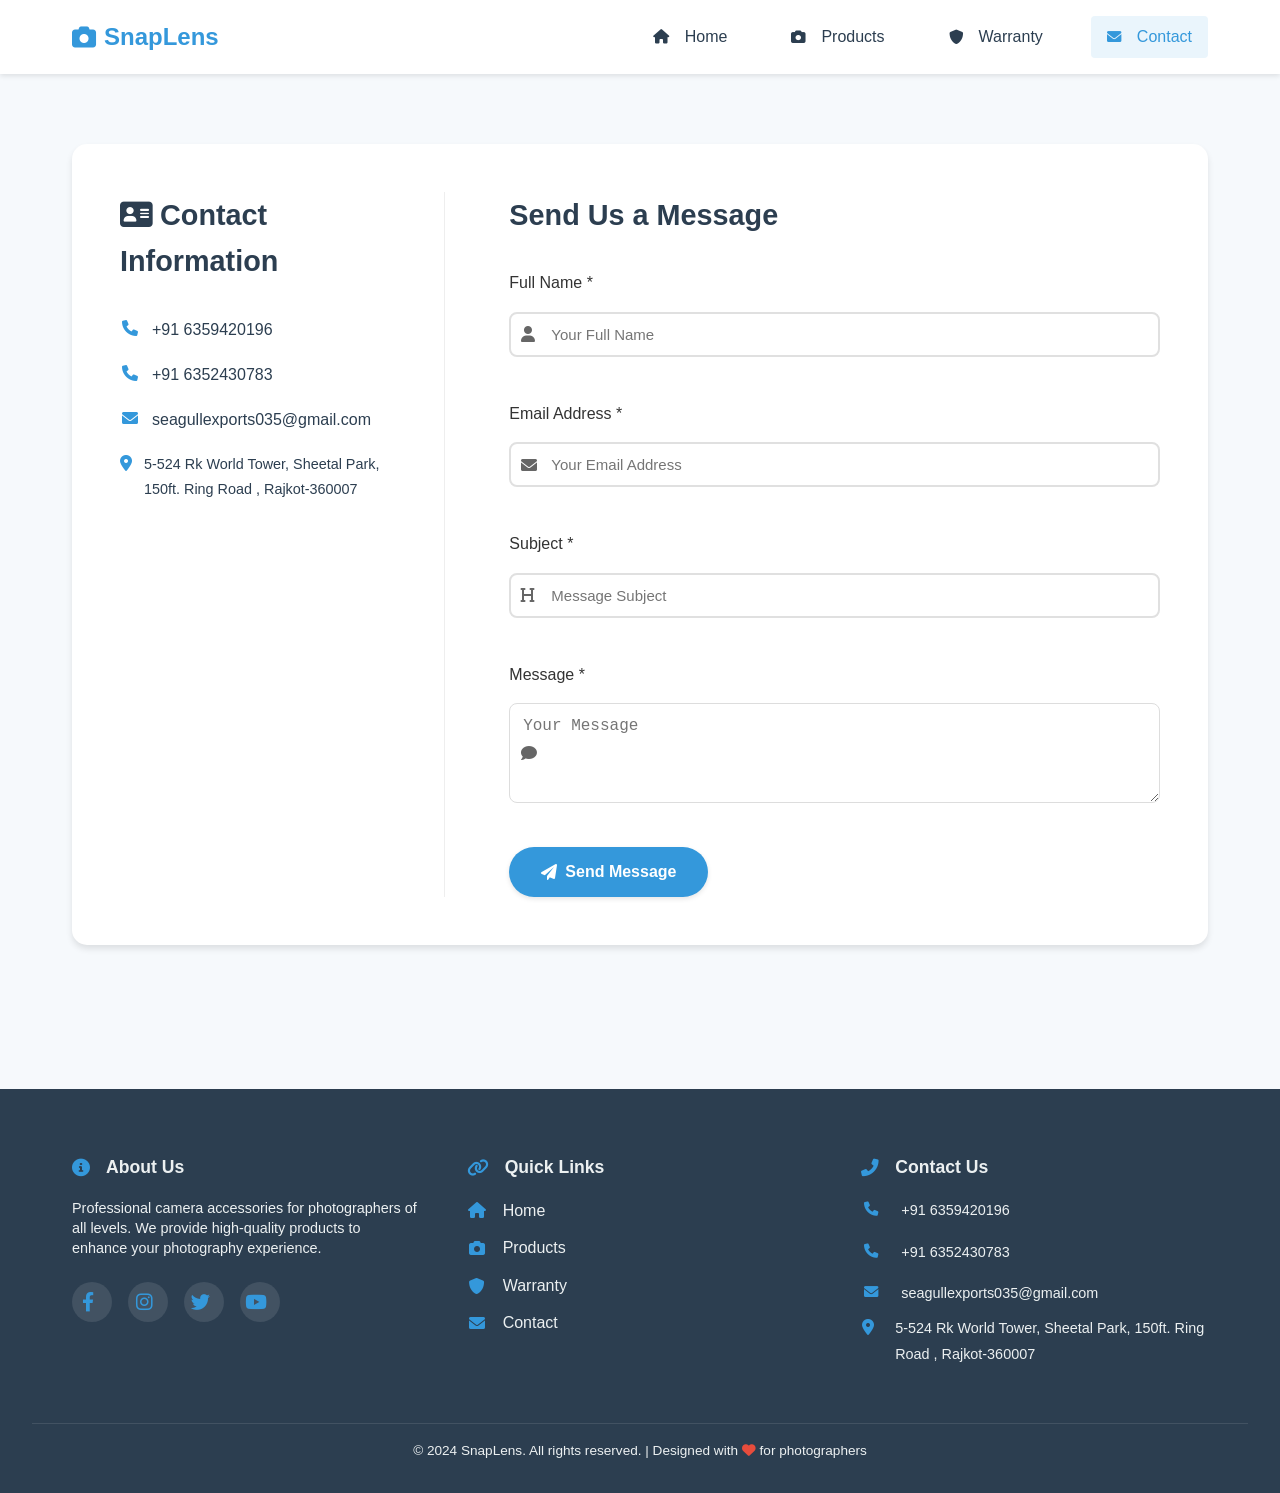
==== commit 7aeea9b6: "Revamp contact, warranty, and products pages with updated contact information, enhanced form functio" ====
--- a/contact.html
+++ b/contact.html
@@ -50,26 +50,26 @@
         <div class="contact-container">
           <div class="contact-info">
             <h2><i class="fas fa-address-card"></i> Contact Information</h2>
-            <div class="info-item">
-              <i class="fas fa-map-marker-alt"></i>
-              <div>
-                <strong>Address:</strong><br />
-                123 Camera Street<br />
-                Photo City, PC 12345
-              </div>
-            </div>
-            <div class="info-item">
-              <i class="fas fa-phone"></i>
-              <div>
-                <strong>Phone:</strong><br />
-                +1 (555) 123-4567
-              </div>
-            </div>
-            <div class="info-item">
-              <i class="fas fa-envelope"></i>
-              <div>
-                <strong>Email:</strong><br />
-                info@snaplens.com
+            <div class="contact-details">
+              <p>
+                <i class="fas fa-phone"></i>
+                +91 6359420196
+              </p>
+              <p>
+                <i class="fas fa-phone"></i>
+                +91 6352430783
+              </p>
+              <p>
+                <i class="fas fa-envelope"></i>
+                seagullexports035@gmail.com
+              </p>
+              <div class="address-wrapper">
+                <i class="fas fa-map-marker-alt"></i>
+                <ul class="address-list">
+                  <li>5-524 Rk World Tower</li>
+                  <li>Sheetal Park, 150ft. Ring Road , Rajkot-360007</li>
+                  <!-- <li>Rajkot-360007</li> -->
+                </ul>
               </div>
             </div>
           </div>
@@ -215,12 +215,28 @@
         </div>
         <div class="footer-section">
           <h3><i class="fas fa-phone-alt"></i> Contact Us</h3>
-          <p><i class="fas fa-envelope"></i> Email: info@snaplens.com</p>
-          <p><i class="fas fa-phone"></i> Phone: +1 (555) 123-4567</p>
-          <p>
-            <i class="fas fa-map-marker-alt"></i> Address: 123 Camera Street,
-            Photo City, PC 12345
-          </p>
+          <div class="contact-details">
+            <p>
+              <i class="fas fa-phone"></i>
+              +91 6359420196
+            </p>
+            <p>
+              <i class="fas fa-phone"></i>
+              +91 6352430783
+            </p>
+            <p>
+              <i class="fas fa-envelope"></i>
+              seagullexports035@gmail.com
+            </p>
+            <div class="address-wrapper">
+              <i class="fas fa-map-marker-alt"></i>
+              <ul class="address-list">
+                <li>5-524 Rk World Tower</li>
+                <li>Sheetal Park, 150ft. Ring Road , Rajkot-360007</li>
+                <!-- <li>Rajkot-360007</li> -->
+              </ul>
+            </div>
+          </div>
         </div>
       </div>
       <p class="copyright">
@@ -230,6 +246,7 @@
     </footer>
 
     <script src="js/toast.js"></script>
+    <script src="js/sheets.js"></script>
     <script>
       const contactForm = document.getElementById('contactForm');
       const formInputs = contactForm.querySelectorAll('input, textarea');
@@ -245,7 +262,7 @@
         });
       });
 
-      function handleSubmit(event) {
+      async function handleSubmit(event) {
         event.preventDefault();
 
         // Validate all fields
@@ -257,8 +274,19 @@
         // Show processing message
         toast.info('Sending your message...', 'Please Wait');
 
-        // Simulate API call
-        setTimeout(() => {
+        try {
+          // Get form data
+          const formData = {
+            name: document.getElementById('name').value,
+            email: document.getElementById('email').value,
+            subject: document.getElementById('subject').value,
+            message: document.getElementById('message').value,
+            submissionDate: new Date().toISOString()
+          };
+
+          // Submit to Google Sheets
+          await sheets.submitContactForm(formData);
+
           // Reset form
           contactForm.reset();
 
@@ -273,7 +301,10 @@
 
           // Show success message
           toast.success('Your message has been sent successfully!', 'Thank You');
-        }, 2000);
+        } catch (error) {
+          toast.error('Failed to send message. Please try again.', 'Error');
+          console.error('Form submission error:', error);
+        }
       }
 
       // Mobile menu toggle
--- a/css/styles.css
+++ b/css/styles.css
@@ -149,6 +149,22 @@
   font-size: 0.9rem;
 }
 
+.footer-section p + br {
+  margin-left: 1.5rem;
+}
+
+.info-item div br {
+  margin-top: 0.25rem;
+}
+
+.footer-section p:last-of-type {
+  margin-bottom: 0.5rem;
+}
+
+.footer-section p + br + br {
+  margin-left: 1.5rem;
+}
+
 .social-links {
   display: flex;
   gap: 0.75rem;
@@ -1230,42 +1246,136 @@
 
 .feature-card {
   background: white;
-  padding: 2rem;
-  border-radius: 15px;
+  padding: 2.5rem 2rem;
+  border-radius: 20px;
   text-align: center;
-  box-shadow: var(--shadow-md);
-  transition: transform 0.3s ease, box-shadow 0.3s ease;
+  position: relative;
+  overflow: hidden;
+  box-shadow: var(--shadow-sm);
+  transition: all 0.4s cubic-bezier(0.4, 0, 0.2, 1);
+  border: 1px solid rgba(52, 152, 219, 0.1);
 }
 
 .feature-card:hover {
-  transform: translateY(-5px);
+  transform: translateY(-10px);
   box-shadow: var(--shadow-lg);
-}
-
-.feature-card i {
-  font-size: 2.5rem;
+  border-color: var(--primary-color);
+}
+
+.feature-card::before {
+  content: "";
+  position: absolute;
+  top: 0;
+  left: 0;
+  width: 100%;
+  height: 100%;
+  background: linear-gradient(
+    135deg,
+    rgba(52, 152, 219, 0.1) 0%,
+    rgba(52, 152, 219, 0) 100%
+  );
+  opacity: 0;
+  transition: opacity 0.4s ease;
+}
+
+.feature-card:hover::before {
+  transform: none;
+  opacity: 1;
+}
+
+.feature-icon {
+  position: relative;
+  margin-bottom: 1.5rem;
+  z-index: 1;
+}
+
+.icon-circle {
+  width: 90px;
+  height: 90px;
+  background: var(--background-light);
+  border-radius: 50%;
+  display: flex;
+  align-items: center;
+  justify-content: center;
+  margin: 0 auto;
+  position: relative;
+  transition: all 0.4s cubic-bezier(0.4, 0, 0.2, 1);
+}
+
+.icon-circle::before {
+  content: "";
+  position: absolute;
+  top: -2px;
+  left: -2px;
+  right: -2px;
+  bottom: -2px;
+  border-radius: 50%;
+  background: linear-gradient(135deg, var(--primary-color) 0%, #2980b9 100%);
+  opacity: 0;
+  z-index: -1;
+  transition: all 0.4s cubic-bezier(0.4, 0, 0.2, 1);
+  transform: scale(0.8);
+}
+
+.feature-card:hover .icon-circle::before {
+  transform: none;
+  opacity: 1;
+}
+
+.feature-card:hover .icon-circle {
+  transform: none;
+}
+
+.feature-icon i {
+  font-size: 2rem;
   color: var(--primary-color);
-  margin-bottom: 1.5rem;
+  transition: none;
+}
+
+.feature-card:hover .feature-icon i {
+  transform: none;
+  color: var(--primary-color);
 }
 
 .feature-card h3 {
+  color: var(--text-dark);
+  margin-bottom: 1rem;
   font-size: 1.5rem;
-  color: var(--secondary-color);
+  font-weight: 600;
+  position: relative;
+  z-index: 1;
+  transition: all 0.3s ease;
+}
+
+.feature-card:hover h3 {
+  color: var(--primary-color);
+}
+
+.feature-card p {
+  color: var(--text-secondary);
+  line-height: 1.6;
   margin-bottom: 1rem;
-}
-
-.feature-card p {
-  color: #666;
-  line-height: 1.6;
+  position: relative;
+  z-index: 1;
 }
 
 @media (max-width: 768px) {
   .features-container {
     grid-template-columns: 1fr;
-  }
-
-  .features {
-    padding: 3rem 1rem;
+    padding: 0 1rem;
+  }
+
+  .feature-card {
+    padding: 2rem 1.5rem;
+  }
+
+  .icon-circle {
+    width: 70px;
+    height: 70px;
+  }
+
+  .feature-icon i {
+    font-size: 1.8rem;
   }
 }
 
@@ -2178,13 +2288,14 @@
 
 /* Warranty Features Section */
 .warranty-features {
-  padding: 4rem 2rem;
-  background: #f8f9fa;
+  padding: 4rem 0;
+  background: var(--background-light);
 }
 
 .features-container {
   max-width: 1200px;
   margin: 0 auto;
+  padding: 0 2rem;
   display: grid;
   grid-template-columns: repeat(3, 1fr);
   gap: 2rem;
@@ -2192,36 +2303,137 @@
 
 .feature-card {
   background: white;
-  padding: 2rem;
-  border-radius: 15px;
+  padding: 2.5rem 2rem;
+  border-radius: 20px;
   text-align: center;
-  box-shadow: 0 4px 15px rgba(0, 0, 0, 0.1);
+  position: relative;
+  overflow: hidden;
+  box-shadow: var(--shadow-sm);
+  transition: all 0.4s cubic-bezier(0.4, 0, 0.2, 1);
+  border: 1px solid rgba(52, 152, 219, 0.1);
+}
+
+.feature-card:hover {
+  transform: translateY(-10px);
+  box-shadow: var(--shadow-lg);
+  border-color: var(--primary-color);
+}
+
+.feature-card::before {
+  content: "";
+  position: absolute;
+  top: 0;
+  left: 0;
+  width: 100%;
+  height: 100%;
+  background: linear-gradient(
+    135deg,
+    rgba(52, 152, 219, 0.1) 0%,
+    rgba(52, 152, 219, 0) 100%
+  );
+  opacity: 0;
+  transition: opacity 0.4s ease;
+}
+
+.feature-card:hover::before {
+  transform: none;
+  opacity: 1;
+}
+
+.feature-icon {
+  position: relative;
+  margin-bottom: 1.5rem;
+  z-index: 1;
+}
+
+.icon-circle {
+  width: 90px;
+  height: 90px;
+  background: var(--background-light);
+  border-radius: 50%;
+  display: flex;
+  align-items: center;
+  justify-content: center;
+  margin: 0 auto;
+  position: relative;
+  transition: all 0.4s cubic-bezier(0.4, 0, 0.2, 1);
+}
+
+.icon-circle::before {
+  content: "";
+  position: absolute;
+  top: -2px;
+  left: -2px;
+  right: -2px;
+  bottom: -2px;
+  border-radius: 50%;
+  background: linear-gradient(135deg, var(--primary-color) 0%, #2980b9 100%);
+  opacity: 0;
+  z-index: -1;
+  transition: all 0.4s cubic-bezier(0.4, 0, 0.2, 1);
+  transform: scale(0.8);
+}
+
+.feature-card:hover .icon-circle::before {
+  transform: none;
+  opacity: 1;
+}
+
+.feature-card:hover .icon-circle {
+  transform: none;
+}
+
+.feature-icon i {
+  font-size: 2rem;
+  color: var(--primary-color);
+  transition: none;
+}
+
+.feature-card:hover .feature-icon i {
+  transform: none;
+  color: var(--primary-color);
+}
+
+.feature-card h3 {
+  color: var(--text-dark);
+  margin-bottom: 1rem;
+  font-size: 1.5rem;
+  font-weight: 600;
+  position: relative;
+  z-index: 1;
   transition: all 0.3s ease;
 }
 
-.feature-card:hover {
-  transform: translateY(-5px);
-  box-shadow: 0 8px 25px rgba(0, 0, 0, 0.15);
-}
-
-.feature-icon {
-  width: 80px;
-  height: 80px;
-  background: #f8f9fa;
-  border-radius: 50%;
-  display: flex;
-  align-items: center;
-  justify-content: center;
-  margin: 0 auto 1.5rem;
-  font-size: 2rem;
-  color: #3498db;
-  transition: all 0.3s ease;
-}
-
-.feature-card:hover .feature-icon {
-  background: #3498db;
-  color: white;
-  transform: rotateY(360deg);
+.feature-card:hover h3 {
+  color: var(--primary-color);
+}
+
+.feature-card p {
+  color: var(--text-secondary);
+  line-height: 1.6;
+  margin-bottom: 1rem;
+  position: relative;
+  z-index: 1;
+}
+
+@media (max-width: 768px) {
+  .features-container {
+    grid-template-columns: 1fr;
+    padding: 0 1rem;
+  }
+
+  .feature-card {
+    padding: 2rem 1.5rem;
+  }
+
+  .icon-circle {
+    width: 70px;
+    height: 70px;
+  }
+
+  .feature-icon i {
+    font-size: 1.8rem;
+  }
 }
 
 /* Notification Popup */
@@ -2611,3 +2823,104 @@
 .progress-item:hover .step-details {
   display: block;
 }
+
+.address-list {
+  list-style: none;
+  padding-left: 0;
+  margin: 0.5rem 0;
+}
+
+.address-list li {
+  margin-bottom: 0.25rem;
+  color: inherit;
+  font-size: 0.9rem;
+  line-height: 1.4;
+}
+
+.footer-section .address-list {
+  margin-left: 1.5rem;
+}
+
+.info-item .address-list {
+  margin-top: 0.5rem;
+}
+
+.contact-details {
+  margin-top: 1rem;
+}
+
+.contact-details p {
+  display: flex;
+  align-items: flex-start;
+  gap: 12px;
+  margin-bottom: 1rem;
+  line-height: 1.8;
+}
+
+.contact-details i {
+  width: 20px;
+  text-align: center;
+  color: #3498db;
+  margin-top: 4px;
+}
+
+.contact-details p:last-child {
+  display: flex;
+  flex-direction: column;
+}
+
+.contact-details .address-list {
+  margin: 0;
+  padding: 0;
+  list-style: none;
+}
+
+.contact-details .address-list li {
+  line-height: 1.8;
+  margin-bottom: 0.5rem;
+}
+
+.contact-details .address-list li:last-child {
+  margin-bottom: 0;
+}
+
+.contact-details .address-wrapper {
+  display: flex;
+  align-items: flex-start;
+  gap: 12px;
+}
+
+.contact-details .address-wrapper i {
+  width: 20px;
+  text-align: center;
+  color: #3498db;
+  margin-top: 4px;
+}
+
+.contact-details .address-list {
+  margin: 0;
+  padding: 0;
+  list-style: none;
+}
+
+.contact-details .address-list li {
+  line-height: 1.6;
+  margin-bottom: 0.25rem;
+}
+
+.contact-details .address-list li:first-child {
+  margin-bottom: 0;
+  display: inline;
+}
+
+.contact-details .address-list li:nth-child(2) {
+  display: inline;
+}
+
+.contact-details .address-list li:last-child {
+  margin-top: 0.25rem;
+}
+
+.contact-details .address-list li:not(:last-child):after {
+  content: ", ";
+}
